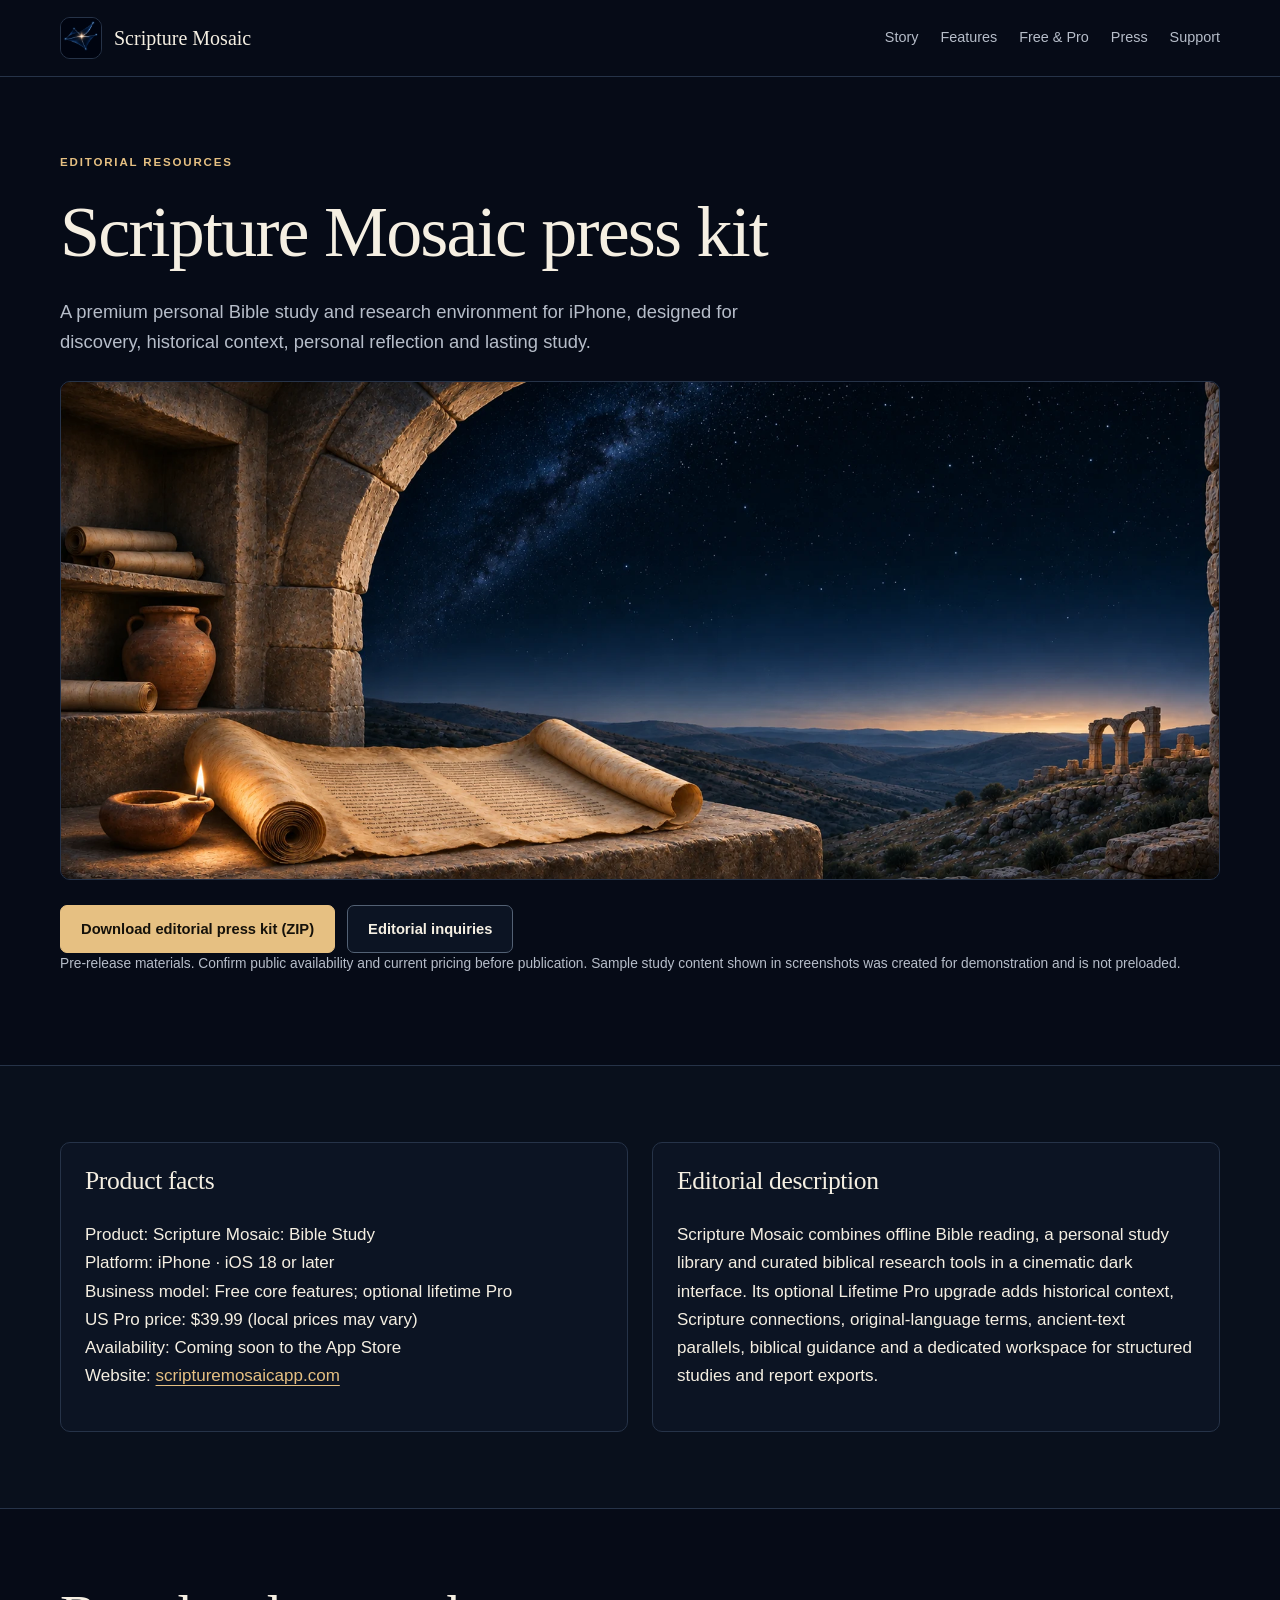
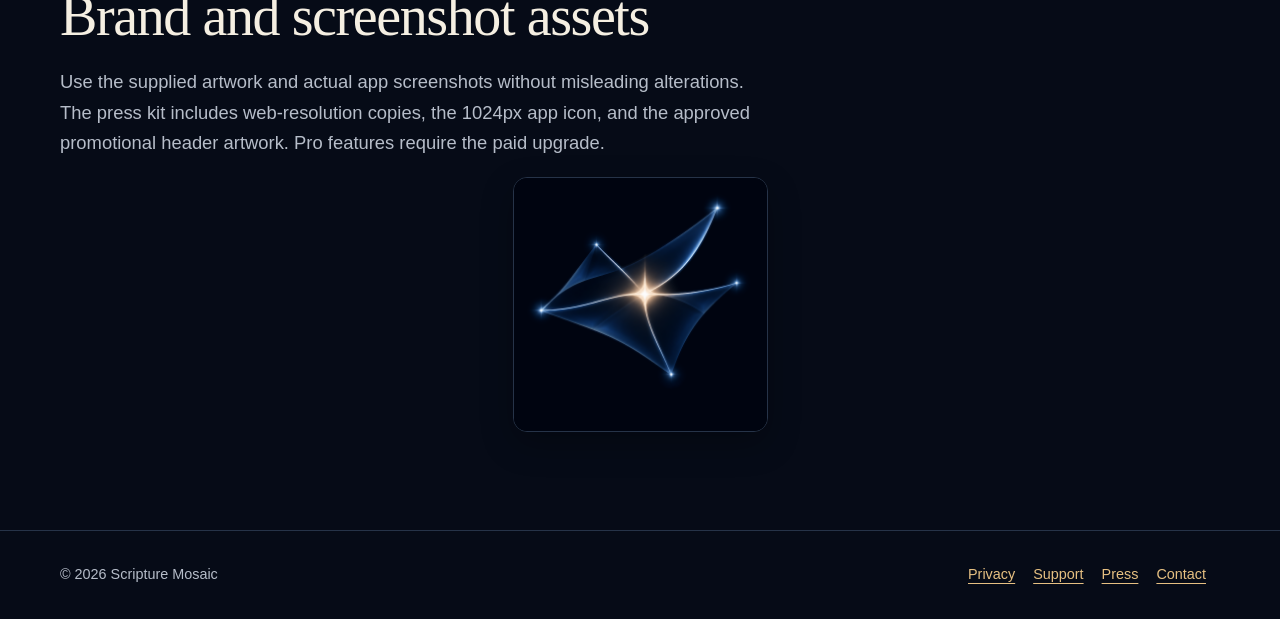
==== press/index.html @ 7f6dd813 "Launch cinematic Scripture Mosaic marketing website" ====
<!doctype html>
<html lang="en">
<head>
  <meta charset="utf-8">
  <meta name="viewport" content="width=device-width,initial-scale=1">
  <title>Press Kit | Scripture Mosaic: Bible Study</title>
  <meta name="description" content="Editorial information, brand artwork and actual app screenshots for Scripture Mosaic, an offline Bible study and research app for iPhone.">
  <link rel="canonical" href="https://scripturemosaicapp.com/press/">
  <meta property="og:type" content="website">
  <meta property="og:title" content="Press Kit | Scripture Mosaic: Bible Study">
  <meta property="og:description" content="Editorial information, brand artwork and actual app screenshots for Scripture Mosaic, an offline Bible study and research app for iPhone.">
  <meta property="og:url" content="https://scripturemosaicapp.com/press/">
  <meta property="og:image" content="https://scripturemosaicapp.com/marketing-assets/social-preview.jpg">
  <meta name="twitter:card" content="summary_large_image">
  <meta name="theme-color" content="#060b17">
  <link rel="icon" type="image/png" href="/marketing-assets/app-icon.png">
  <link rel="stylesheet" href="/marketing.css">
</head>
<body>
  <a class="skip" href="#main">Skip to content</a>
  <header>
    <nav class="wrap" aria-label="Main navigation">
      <a class="brand" href="/"><img src="/marketing-assets/app-icon.png" width="42" height="42" alt="">Scripture Mosaic</a>
      <div class="navlinks">
        <a href="/#story">Story</a>
        <a href="/#features">Features</a>
        <a href="/#pro">Free &amp; Pro</a>
        <a href="/press/">Press</a>
        <a href="/support/">Support</a>
      </div>
    </nav>
  </header>

  <main id="main">
    <section class="section">
      <div class="wrap">
        <div class="eyebrow">Editorial resources</div>
        <h1 style="font-size:clamp(2.8rem,6vw,4.5rem)">Scripture Mosaic press kit</h1>
        <p class="lede">A premium personal Bible study and research environment for iPhone, designed for discovery, historical context, personal reflection and lasting study.</p>
        <img class="press-art" src="/marketing-assets/ancient-study.webp" alt="Ancient manuscript beside an oil lamp overlooking a midnight landscape">
        <div class="actions">
          <a class="btn" href="/marketing-assets/editorial-press-kit.zip" download>Download editorial press kit (ZIP)</a>
          <a class="btn secondary" href="mailto:support@scripturemosaicapp.com">Editorial inquiries</a>
        </div>
        <p class="small">Pre-release materials. Confirm public availability and current pricing before publication. Sample study content shown in screenshots was created for demonstration and is not preloaded.</p>
      </div>
    </section>

    <section class="section alt">
      <div class="wrap press-grid">
        <article>
          <h3>Product facts</h3>
          <p>Product: Scripture Mosaic: Bible Study<br>Platform: iPhone · iOS 18 or later<br>Business model: Free core features; optional lifetime Pro<br>US Pro price: $39.99 (local prices may vary)<br>Availability: Coming soon to the App Store<br>Website: <a href="https://scripturemosaicapp.com/">scripturemosaicapp.com</a></p>
        </article>
        <article>
          <h3>Editorial description</h3>
          <p>Scripture Mosaic combines offline Bible reading, a personal study library and curated biblical research tools in a cinematic dark interface. Its optional Lifetime Pro upgrade adds historical context, Scripture connections, original-language terms, ancient-text parallels, biblical guidance and a dedicated workspace for structured studies and report exports.</p>
        </article>
      </div>
    </section>

    <section class="section">
      <div class="wrap">
        <h2>Brand and screenshot assets</h2>
        <p class="lede">Use the supplied artwork and actual app screenshots without misleading alterations. The press kit includes web-resolution copies, the 1024px app icon, and the approved promotional header artwork. Pro features require the paid upgrade.</p>
        <a class="screen" href="/marketing-assets/app-icon.png"><img src="/marketing-assets/app-icon.png" alt="Scripture Mosaic Midnight Mosaic constellation icon" width="1024" height="1024"></a>
      </div>
    </section>
  </main>

  <footer>
    <div class="wrap footer">
      <span>© 2026 Scripture Mosaic</span>
      <div>
        <a href="/privacy/">Privacy</a>
        <a href="/support/">Support</a>
        <a href="/press/">Press</a>
        <a href="mailto:support@scripturemosaicapp.com">Contact</a>
      </div>
    </div>
  </footer>
</body>
</html>
---- marketing.css ----
@charset "UTF-8";
:root{color-scheme:dark;--bg:#060b17;--surface:#0c1423;--text:#f5efe2;--muted:#b6bdc9;--gold:#e6c082;--line:#263348;--max:1160px}*{box-sizing:border-box}html{scroll-behavior:smooth}body{margin:0;background:var(--bg);color:var(--text);font:17px/1.65 -apple-system,BlinkMacSystemFont,"Segoe UI",sans-serif}a{color:var(--gold);text-underline-offset:4px}a:focus-visible,summary:focus-visible{outline:3px solid var(--gold);outline-offset:5px}img{display:block;max-width:100%;height:auto}h1,h2,h3,p{margin-top:0}h1,h2,h3{font-family:Georgia,"Times New Roman",serif;font-weight:normal;line-height:1.12;letter-spacing:-.025em}h1{font-size:clamp(3rem,6.8vw,6rem);margin:20px 0 24px}h2{font-size:clamp(2.05rem,4.5vw,3.5rem);margin-bottom:20px}h3{font-size:1.6rem;letter-spacing:-.015em}p{margin-bottom:1em}.muted,.lede{color:var(--muted)}.lede{font-size:1.15rem;max-width:720px}.wrap{width:min(calc(100% - 48px),var(--max));margin:auto}.eyebrow{text-transform:uppercase;letter-spacing:.16em;font-size:.72rem;font-weight:650;color:var(--gold)}.skip{position:absolute;left:12px;top:-100px;z-index:5;background:#fff;color:#000;padding:12px}.skip:focus{top:12px}header{border-bottom:1px solid var(--line);background:#060b17}nav{min-height:76px;display:flex;gap:24px;align-items:center;justify-content:space-between;padding-block:10px}.brand{display:flex;align-items:center;gap:12px;text-decoration:none;color:var(--text);font:1.25rem Georgia,serif}.brand img{width:42px;height:42px;border-radius:10px;border:1px solid #263348}.navlinks{display:flex;gap:22px;align-items:center;flex-wrap:wrap}.navlinks a{font-size:.9rem;color:var(--muted);text-decoration:none}.navlinks a:hover{color:var(--text)}.hero{position:relative;isolation:isolate;overflow:hidden;border-bottom:1px solid var(--line);background:var(--bg)}.hero-art{position:absolute;inset:0;width:100%;height:100%;object-fit:cover;object-position:40% 60%;z-index:-2}.hero:after{content:"";position:absolute;inset:0;z-index:-1;background:linear-gradient(90deg,rgba(6,11,23,.91) 0%,rgba(6,11,23,.82) 35%,rgba(6,11,23,.24) 100%),linear-gradient(0deg,#060b17 0%,transparent 35%)}.hero-inner{min-height:650px;display:grid;grid-template-columns:1.2fr .65fr;gap:64px;align-items:center;padding-block:66px}.hero-copy{max-width:680px}.hero-copy p{font-size:1.2rem;color:#e1e3e8;max-width:550px}.hero-phone{width:min(100%,270px);justify-self:center;border:1px solid #384559;border-radius:28px;overflow:hidden;box-shadow:0 24px 80px #0009;background:#04070b}.hero-phone img{width:100%}.actions{display:flex;flex-wrap:wrap;gap:12px;align-items:center;margin-top:25px}.btn{display:inline-flex;align-items:center;justify-content:center;min-height:48px;border:1px solid var(--gold);border-radius:7px;background:var(--gold);color:#15110a;padding:10px 20px;text-decoration:none;font-weight:650;font-size:.92rem}.btn.secondary{background:#0c1423;color:var(--text);border-color:#536174}.small{font-size:.86rem;color:var(--muted)}.trust{display:flex;flex-wrap:wrap;gap:10px 26px;padding-top:20px;font-size:.87rem;color:#e1d7c5}.trust span:before{content:"◆";color:var(--gold);font-size:.65em;margin-right:9px}.section{padding-block:76px;border-bottom:1px solid var(--line)}.section.alt{background:#09101c}.intro{max-width:850px}.gallery{display:grid;grid-template-columns:repeat(3,minmax(0,1fr));gap:38px 30px;margin-top:36px}.feature{min-width:0}.screen{display:block;background:#03060c;border:1px solid #263348;border-radius:14px;overflow:hidden;max-width:255px;margin:0 auto 22px;box-shadow:0 12px 32px #0004}.screen img{width:100%}.tier{display:inline-block;color:var(--gold);font-size:.74rem;font-weight:700;text-transform:uppercase;letter-spacing:.12em;margin:0 0 8px}.tier.free{color:#b7cbdf}.feature p{font-size:.98rem;color:var(--muted)}.feature h3{margin-bottom:10px}.plans{display:grid;grid-template-columns:1fr 1fr;gap:24px;margin-top:30px}.plan{border:1px solid var(--line);border-radius:14px;padding:30px;background:var(--surface)}.plan.pro{border-color:#9d8051}.price{font-size:2.3rem;font-family:Georgia,serif;line-height:1.2;margin:12px 0}.plan ul{padding-left:1.25em;color:var(--muted)}.plan li+li{margin-top:8px}.two{display:grid;grid-template-columns:1fr 1fr;gap:40px;align-items:start}.faq{max-width:850px}.faq details{border-bottom:1px solid var(--line);padding:18px 0}.faq summary{cursor:pointer;font-weight:650}.faq details p{color:var(--muted);padding-top:10px;margin-bottom:0}footer{padding:32px 0;color:var(--muted);font-size:.9rem}.footer{display:flex;gap:18px;justify-content:space-between;flex-wrap:wrap}.footer a{margin-right:14px}.press-art{border-radius:10px;border:1px solid var(--line);margin:24px 0}.press-grid{display:grid;grid-template-columns:1fr 1fr;gap:24px}.press-grid article{background:var(--surface);border:1px solid var(--line);border-radius:10px;padding:24px}code{overflow-wrap:anywhere}.status{color:var(--gold);font-size:.9rem;margin-top:14px}.download-slot[hidden]{display:none}.download-slot img{height:48px;width:auto}.screen:hover{border-color:#af9263}@media(max-width:800px){.hero-inner{grid-template-columns:1fr 220px;gap:26px;min-height:570px}.gallery{grid-template-columns:repeat(2,minmax(0,1fr));gap:30px 22px}.hero:after{background:linear-gradient(90deg,rgba(6,11,23,.94),rgba(6,11,23,.55)),linear-gradient(0deg,#060b17,transparent 40%)}.section{padding-block:54px}}@media(max-width:560px){.wrap{width:calc(100% - 32px)}nav{align-items:flex-start;flex-direction:column;gap:7px;padding-block:12px}.navlinks{gap:14px}.hero-inner{grid-template-columns:1fr;gap:28px;padding-block:48px;min-height:0}.hero-phone{width:200px}.hero-art{object-position:35% center}.hero-copy p{font-size:1.05rem}.hero:after{background:linear-gradient(180deg,rgba(6,11,23,.73),rgba(6,11,23,.92) 53%,#060b17 100%)}.gallery{grid-template-columns:repeat(2,minmax(0,1fr));gap:26px 14px}.feature h3{font-size:1.22rem}.feature p{font-size:.88rem;line-height:1.55}.screen{border-radius:9px;margin-bottom:14px}.plans,.two,.press-grid{grid-template-columns:1fr}.plan{padding:22px}.section{padding-block:42px}.trust{gap:8px 15px}}@media(prefers-reduced-motion:reduce){html{scroll-behavior:auto}}
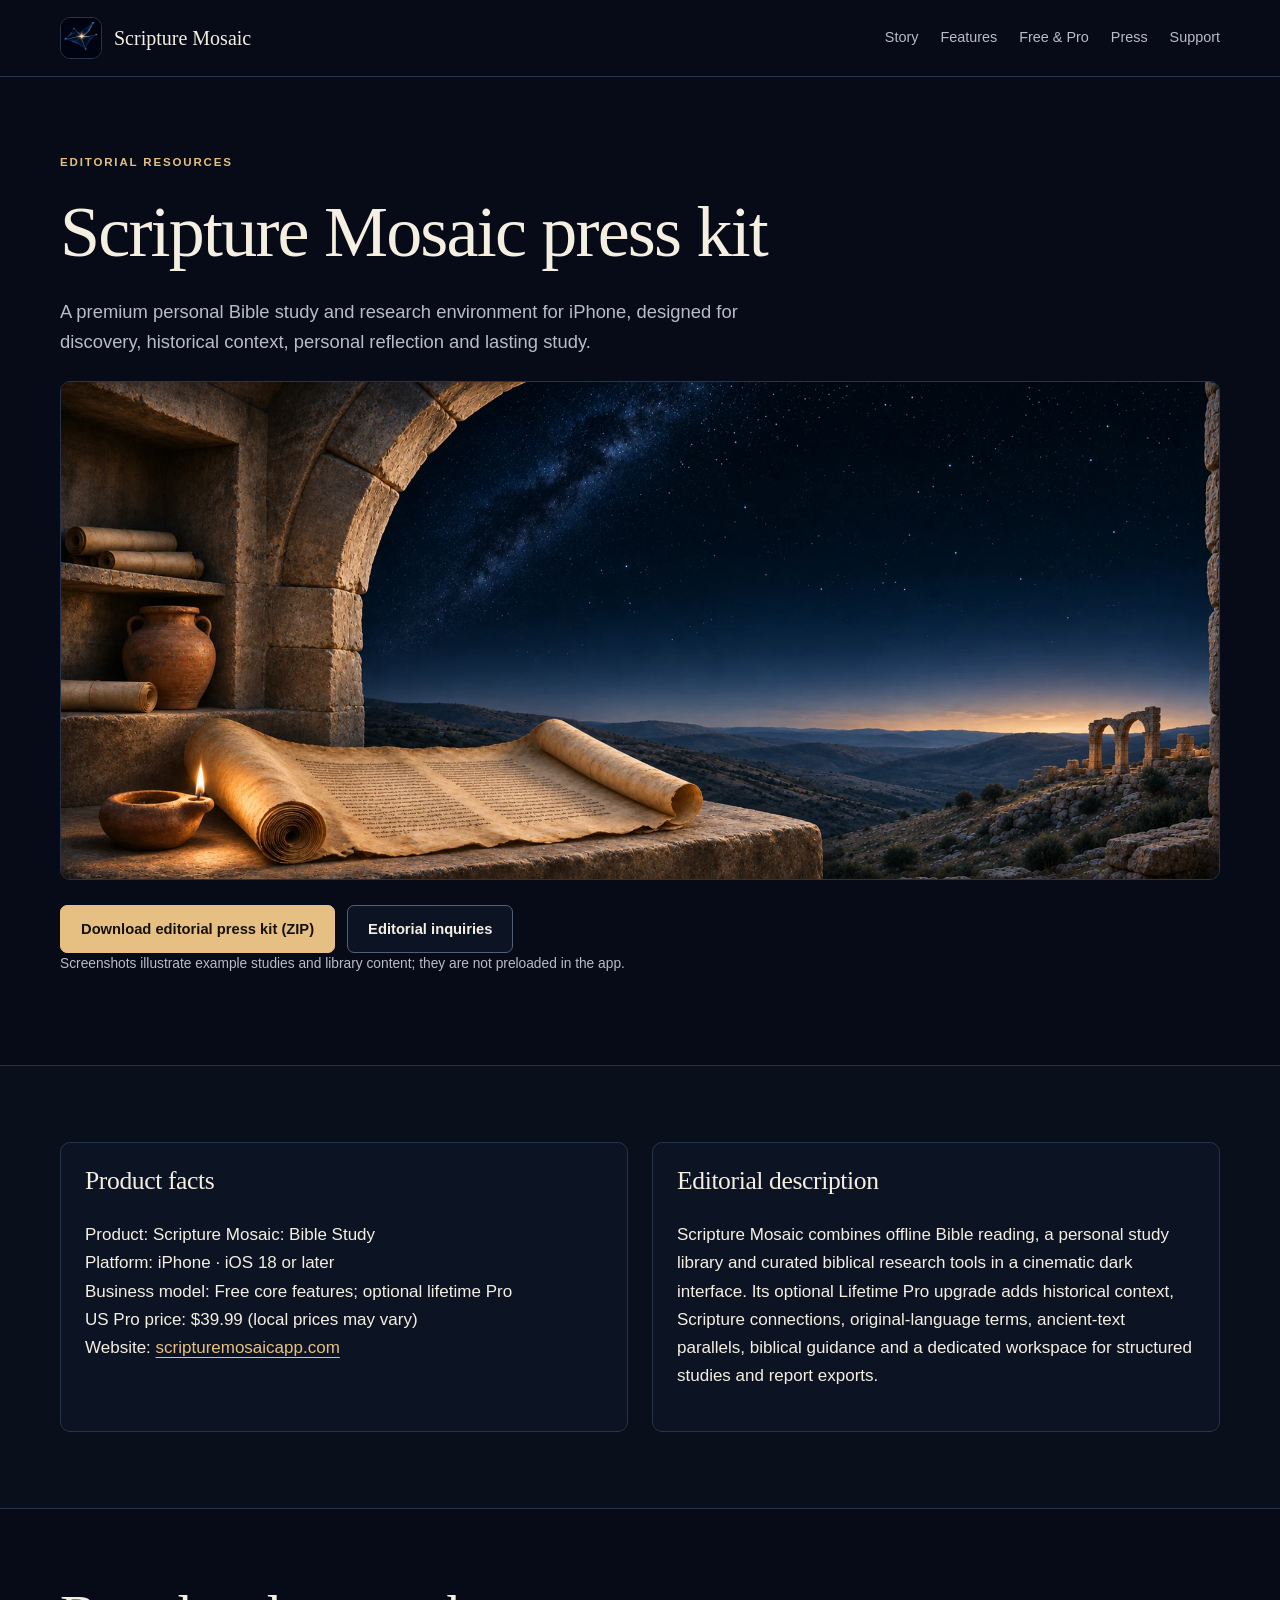
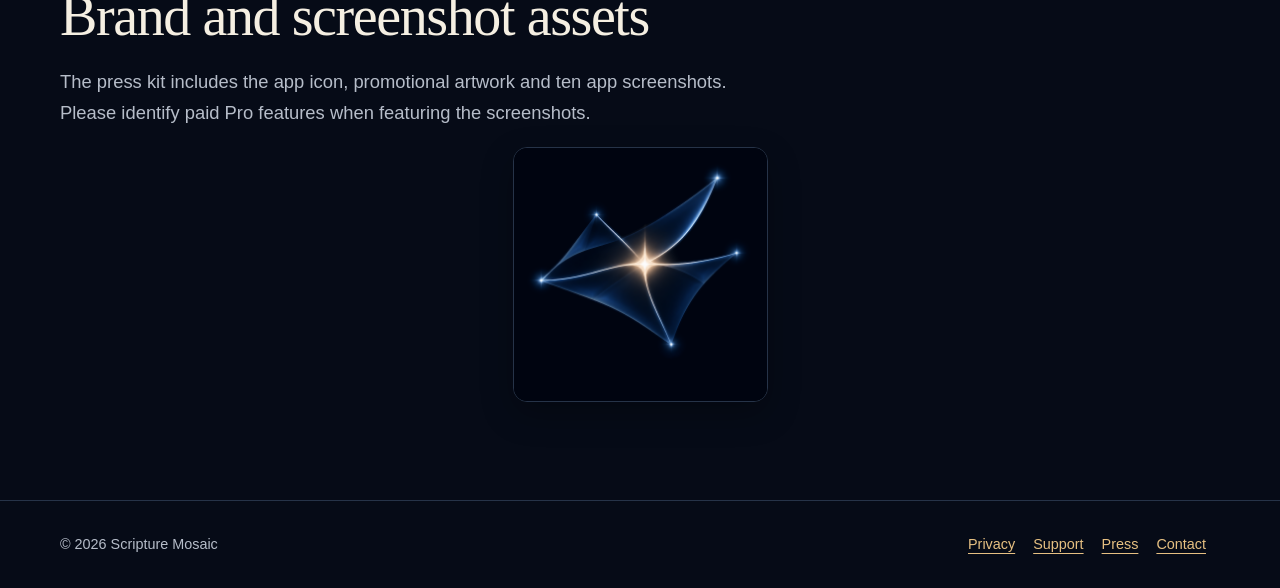
==== commit eed135d8: "Refine website editorial content and unify brand styling" ====
--- a/press/index.html
+++ b/press/index.html
@@ -42,7 +42,7 @@
           <a class="btn" href="/marketing-assets/editorial-press-kit.zip" download>Download editorial press kit (ZIP)</a>
           <a class="btn secondary" href="mailto:support@scripturemosaicapp.com">Editorial inquiries</a>
         </div>
-        <p class="small">Pre-release materials. Confirm public availability and current pricing before publication. Sample study content shown in screenshots was created for demonstration and is not preloaded.</p>
+        <p class="small">Screenshots illustrate example studies and library content; they are not preloaded in the app.</p>
       </div>
     </section>
 
@@ -50,7 +50,7 @@
       <div class="wrap press-grid">
         <article>
           <h3>Product facts</h3>
-          <p>Product: Scripture Mosaic: Bible Study<br>Platform: iPhone · iOS 18 or later<br>Business model: Free core features; optional lifetime Pro<br>US Pro price: $39.99 (local prices may vary)<br>Availability: Coming soon to the App Store<br>Website: <a href="https://scripturemosaicapp.com/">scripturemosaicapp.com</a></p>
+          <p>Product: Scripture Mosaic: Bible Study<br>Platform: iPhone · iOS 18 or later<br>Business model: Free core features; optional lifetime Pro<br>US Pro price: $39.99 (local prices may vary)<br>Website: <a href="https://scripturemosaicapp.com/">scripturemosaicapp.com</a></p>
         </article>
         <article>
           <h3>Editorial description</h3>
@@ -62,7 +62,7 @@
     <section class="section">
       <div class="wrap">
         <h2>Brand and screenshot assets</h2>
-        <p class="lede">Use the supplied artwork and actual app screenshots without misleading alterations. The press kit includes web-resolution copies, the 1024px app icon, and the approved promotional header artwork. Pro features require the paid upgrade.</p>
+        <p class="lede">The press kit includes the app icon, promotional artwork and ten app screenshots. Please identify paid Pro features when featuring the screenshots.</p>
         <a class="screen" href="/marketing-assets/app-icon.png"><img src="/marketing-assets/app-icon.png" alt="Scripture Mosaic Midnight Mosaic constellation icon" width="1024" height="1024"></a>
       </div>
     </section>
--- a/marketing.css
+++ b/marketing.css
@@ -1,2 +1,21 @@
 @charset "UTF-8";
-:root{color-scheme:dark;--bg:#060b17;--surface:#0c1423;--text:#f5efe2;--muted:#b6bdc9;--gold:#e6c082;--line:#263348;--max:1160px}*{box-sizing:border-box}html{scroll-behavior:smooth}body{margin:0;background:var(--bg);color:var(--text);font:17px/1.65 -apple-system,BlinkMacSystemFont,"Segoe UI",sans-serif}a{color:var(--gold);text-underline-offset:4px}a:focus-visible,summary:focus-visible{outline:3px solid var(--gold);outline-offset:5px}img{display:block;max-width:100%;height:auto}h1,h2,h3,p{margin-top:0}h1,h2,h3{font-family:Georgia,"Times New Roman",serif;font-weight:normal;line-height:1.12;letter-spacing:-.025em}h1{font-size:clamp(3rem,6.8vw,6rem);margin:20px 0 24px}h2{font-size:clamp(2.05rem,4.5vw,3.5rem);margin-bottom:20px}h3{font-size:1.6rem;letter-spacing:-.015em}p{margin-bottom:1em}.muted,.lede{color:var(--muted)}.lede{font-size:1.15rem;max-width:720px}.wrap{width:min(calc(100% - 48px),var(--max));margin:auto}.eyebrow{text-transform:uppercase;letter-spacing:.16em;font-size:.72rem;font-weight:650;color:var(--gold)}.skip{position:absolute;left:12px;top:-100px;z-index:5;background:#fff;color:#000;padding:12px}.skip:focus{top:12px}header{border-bottom:1px solid var(--line);background:#060b17}nav{min-height:76px;display:flex;gap:24px;align-items:center;justify-content:space-between;padding-block:10px}.brand{display:flex;align-items:center;gap:12px;text-decoration:none;color:var(--text);font:1.25rem Georgia,serif}.brand img{width:42px;height:42px;border-radius:10px;border:1px solid #263348}.navlinks{display:flex;gap:22px;align-items:center;flex-wrap:wrap}.navlinks a{font-size:.9rem;color:var(--muted);text-decoration:none}.navlinks a:hover{color:var(--text)}.hero{position:relative;isolation:isolate;overflow:hidden;border-bottom:1px solid var(--line);background:var(--bg)}.hero-art{position:absolute;inset:0;width:100%;height:100%;object-fit:cover;object-position:40% 60%;z-index:-2}.hero:after{content:"";position:absolute;inset:0;z-index:-1;background:linear-gradient(90deg,rgba(6,11,23,.91) 0%,rgba(6,11,23,.82) 35%,rgba(6,11,23,.24) 100%),linear-gradient(0deg,#060b17 0%,transparent 35%)}.hero-inner{min-height:650px;display:grid;grid-template-columns:1.2fr .65fr;gap:64px;align-items:center;padding-block:66px}.hero-copy{max-width:680px}.hero-copy p{font-size:1.2rem;color:#e1e3e8;max-width:550px}.hero-phone{width:min(100%,270px);justify-self:center;border:1px solid #384559;border-radius:28px;overflow:hidden;box-shadow:0 24px 80px #0009;background:#04070b}.hero-phone img{width:100%}.actions{display:flex;flex-wrap:wrap;gap:12px;align-items:center;margin-top:25px}.btn{display:inline-flex;align-items:center;justify-content:center;min-height:48px;border:1px solid var(--gold);border-radius:7px;background:var(--gold);color:#15110a;padding:10px 20px;text-decoration:none;font-weight:650;font-size:.92rem}.btn.secondary{background:#0c1423;color:var(--text);border-color:#536174}.small{font-size:.86rem;color:var(--muted)}.trust{display:flex;flex-wrap:wrap;gap:10px 26px;padding-top:20px;font-size:.87rem;color:#e1d7c5}.trust span:before{content:"◆";color:var(--gold);font-size:.65em;margin-right:9px}.section{padding-block:76px;border-bottom:1px solid var(--line)}.section.alt{background:#09101c}.intro{max-width:850px}.gallery{display:grid;grid-template-columns:repeat(3,minmax(0,1fr));gap:38px 30px;margin-top:36px}.feature{min-width:0}.screen{display:block;background:#03060c;border:1px solid #263348;border-radius:14px;overflow:hidden;max-width:255px;margin:0 auto 22px;box-shadow:0 12px 32px #0004}.screen img{width:100%}.tier{display:inline-block;color:var(--gold);font-size:.74rem;font-weight:700;text-transform:uppercase;letter-spacing:.12em;margin:0 0 8px}.tier.free{color:#b7cbdf}.feature p{font-size:.98rem;color:var(--muted)}.feature h3{margin-bottom:10px}.plans{display:grid;grid-template-columns:1fr 1fr;gap:24px;margin-top:30px}.plan{border:1px solid var(--line);border-radius:14px;padding:30px;background:var(--surface)}.plan.pro{border-color:#9d8051}.price{font-size:2.3rem;font-family:Georgia,serif;line-height:1.2;margin:12px 0}.plan ul{padding-left:1.25em;color:var(--muted)}.plan li+li{margin-top:8px}.two{display:grid;grid-template-columns:1fr 1fr;gap:40px;align-items:start}.faq{max-width:850px}.faq details{border-bottom:1px solid var(--line);padding:18px 0}.faq summary{cursor:pointer;font-weight:650}.faq details p{color:var(--muted);padding-top:10px;margin-bottom:0}footer{padding:32px 0;color:var(--muted);font-size:.9rem}.footer{display:flex;gap:18px;justify-content:space-between;flex-wrap:wrap}.footer a{margin-right:14px}.press-art{border-radius:10px;border:1px solid var(--line);margin:24px 0}.press-grid{display:grid;grid-template-columns:1fr 1fr;gap:24px}.press-grid article{background:var(--surface);border:1px solid var(--line);border-radius:10px;padding:24px}code{overflow-wrap:anywhere}.status{color:var(--gold);font-size:.9rem;margin-top:14px}.download-slot[hidden]{display:none}.download-slot img{height:48px;width:auto}.screen:hover{border-color:#af9263}@media(max-width:800px){.hero-inner{grid-template-columns:1fr 220px;gap:26px;min-height:570px}.gallery{grid-template-columns:repeat(2,minmax(0,1fr));gap:30px 22px}.hero:after{background:linear-gradient(90deg,rgba(6,11,23,.94),rgba(6,11,23,.55)),linear-gradient(0deg,#060b17,transparent 40%)}.section{padding-block:54px}}@media(max-width:560px){.wrap{width:calc(100% - 32px)}nav{align-items:flex-start;flex-direction:column;gap:7px;padding-block:12px}.navlinks{gap:14px}.hero-inner{grid-template-columns:1fr;gap:28px;padding-block:48px;min-height:0}.hero-phone{width:200px}.hero-art{object-position:35% center}.hero-copy p{font-size:1.05rem}.hero:after{background:linear-gradient(180deg,rgba(6,11,23,.73),rgba(6,11,23,.92) 53%,#060b17 100%)}.gallery{grid-template-columns:repeat(2,minmax(0,1fr));gap:26px 14px}.feature h3{font-size:1.22rem}.feature p{font-size:.88rem;line-height:1.55}.screen{border-radius:9px;margin-bottom:14px}.plans,.two,.press-grid{grid-template-columns:1fr}.plan{padding:22px}.section{padding-block:42px}.trust{gap:8px 15px}}@media(prefers-reduced-motion:reduce){html{scroll-behavior:auto}}+:root{color-scheme:dark;--bg:#060b17;--surface:#0c1423;--text:#f5efe2;--muted:#b6bdc9;--gold:#e6c082;--line:#263348;--max:1160px}*{box-sizing:border-box}html{scroll-behavior:smooth}body{margin:0;background:var(--bg);color:var(--text);font:17px/1.65 -apple-system,BlinkMacSystemFont,"Segoe UI",sans-serif}a{color:var(--gold);text-underline-offset:4px}a:focus-visible,summary:focus-visible{outline:3px solid var(--gold);outline-offset:5px}img{display:block;max-width:100%;height:auto}h1,h2,h3,p{margin-top:0}h1,h2,h3{font-family:Georgia,"Times New Roman",serif;font-weight:normal;line-height:1.12;letter-spacing:-.025em}h1{font-size:clamp(3rem,6.8vw,6rem);margin:20px 0 24px}h2{font-size:clamp(2.05rem,4.5vw,3.5rem);margin-bottom:20px}h3{font-size:1.6rem;letter-spacing:-.015em}p{margin-bottom:1em}.muted,.lede{color:var(--muted)}.lede{font-size:1.15rem;max-width:720px}.wrap{width:min(calc(100% - 48px),var(--max));margin:auto}.eyebrow{text-transform:uppercase;letter-spacing:.16em;font-size:.72rem;font-weight:650;color:var(--gold)}.skip{position:absolute;left:12px;top:-100px;z-index:5;background:#fff;color:#000;padding:12px}.skip:focus{top:12px}header{border-bottom:1px solid var(--line);background:#060b17}nav{min-height:76px;display:flex;gap:24px;align-items:center;justify-content:space-between;padding-block:10px}.brand{display:flex;align-items:center;gap:12px;text-decoration:none;color:var(--text);font:1.25rem Georgia,serif}.brand img{width:42px;height:42px;border-radius:10px;border:1px solid #263348}.navlinks{display:flex;gap:22px;align-items:center;flex-wrap:wrap}.navlinks a{font-size:.9rem;color:var(--muted);text-decoration:none}.navlinks a:hover{color:var(--text)}.hero{position:relative;isolation:isolate;overflow:hidden;border-bottom:1px solid var(--line);background:var(--bg)}.hero-art{position:absolute;inset:0;width:100%;height:100%;object-fit:cover;object-position:40% 60%;z-index:-2}.hero:after{content:"";position:absolute;inset:0;z-index:-1;background:linear-gradient(90deg,rgba(6,11,23,.91) 0%,rgba(6,11,23,.82) 35%,rgba(6,11,23,.24) 100%),linear-gradient(0deg,#060b17 0%,transparent 35%)}.hero-inner{min-height:650px;display:grid;grid-template-columns:1.2fr .65fr;gap:64px;align-items:center;padding-block:66px}.hero-copy{max-width:680px}.hero-copy p{font-size:1.2rem;color:#e1e3e8;max-width:550px}.hero-phone{width:min(100%,270px);justify-self:center;border:1px solid #384559;border-radius:28px;overflow:hidden;box-shadow:0 24px 80px #0009;background:#04070b}.hero-phone img{width:100%}.actions{display:flex;flex-wrap:wrap;gap:12px;align-items:center;margin-top:25px}.btn{display:inline-flex;align-items:center;justify-content:center;min-height:48px;border:1px solid var(--gold);border-radius:7px;background:var(--gold);color:#15110a;padding:10px 20px;text-decoration:none;font-weight:650;font-size:.92rem}.btn.secondary{background:#0c1423;color:var(--text);border-color:#536174}.small{font-size:.86rem;color:var(--muted)}.trust{display:flex;flex-wrap:wrap;gap:10px 26px;padding-top:20px;font-size:.87rem;color:#e1d7c5}.trust span:before{content:"◆";color:var(--gold);font-size:.65em;margin-right:9px}.section{padding-block:76px;border-bottom:1px solid var(--line)}.section.alt{background:#09101c}.intro{max-width:850px}.gallery{display:grid;grid-template-columns:repeat(3,minmax(0,1fr));gap:38px 30px;margin-top:36px}.feature{min-width:0}.screen{display:block;background:#03060c;border:1px solid #263348;border-radius:14px;overflow:hidden;max-width:255px;margin:0 auto 22px;box-shadow:0 12px 32px #0004}.screen img{width:100%}.tier{display:inline-block;color:var(--gold);font-size:.74rem;font-weight:700;text-transform:uppercase;letter-spacing:.12em;margin:0 0 8px}.tier.free{color:#b7cbdf}.feature p{font-size:.98rem;color:var(--muted)}.feature h3{margin-bottom:10px}.plans{display:grid;grid-template-columns:1fr 1fr;gap:24px;margin-top:30px}.plan{border:1px solid var(--line);border-radius:14px;padding:30px;background:var(--surface)}.plan.pro{border-color:#9d8051}.price{font-size:2.3rem;font-family:Georgia,serif;line-height:1.2;margin:12px 0}.plan ul{padding-left:1.25em;color:var(--muted)}.plan li+li{margin-top:8px}.two{display:grid;grid-template-columns:1fr 1fr;gap:40px;align-items:start}.faq{max-width:850px}.faq details{border-bottom:1px solid var(--line);padding:18px 0}.faq summary{cursor:pointer;font-weight:650}.faq details p{color:var(--muted);padding-top:10px;margin-bottom:0}footer{padding:32px 0;color:var(--muted);font-size:.9rem}.footer{display:flex;gap:18px;justify-content:space-between;flex-wrap:wrap}.footer a{margin-right:14px}.press-art{border-radius:10px;border:1px solid var(--line);margin:24px 0}.press-grid{display:grid;grid-template-columns:1fr 1fr;gap:24px}.press-grid article{background:var(--surface);border:1px solid var(--line);border-radius:10px;padding:24px}code{overflow-wrap:anywhere}.status{color:var(--gold);font-size:.9rem;margin-top:14px}.download-slot[hidden]{display:none}.download-slot img{height:48px;width:auto}.screen:hover{border-color:#af9263}@media(max-width:800px){.hero-inner{grid-template-columns:1fr 220px;gap:26px;min-height:570px}.gallery{grid-template-columns:repeat(2,minmax(0,1fr));gap:30px 22px}.hero:after{background:linear-gradient(90deg,rgba(6,11,23,.94),rgba(6,11,23,.55)),linear-gradient(0deg,#060b17,transparent 40%)}.section{padding-block:54px}}@media(max-width:560px){.wrap{width:calc(100% - 32px)}nav{align-items:flex-start;flex-direction:column;gap:7px;padding-block:12px}.navlinks{gap:14px}.hero-inner{grid-template-columns:1fr;gap:28px;padding-block:48px;min-height:0}.hero-phone{width:200px}.hero-art{object-position:35% center}.hero-copy p{font-size:1.05rem}.hero:after{background:linear-gradient(180deg,rgba(6,11,23,.73),rgba(6,11,23,.92) 53%,#060b17 100%)}.gallery{grid-template-columns:repeat(2,minmax(0,1fr));gap:26px 14px}.feature h3{font-size:1.22rem}.feature p{font-size:.88rem;line-height:1.55}.screen{border-radius:9px;margin-bottom:14px}.plans,.two,.press-grid{grid-template-columns:1fr}.plan{padding:22px}.section{padding-block:42px}.trust{gap:8px 15px}}@media(prefers-reduced-motion:reduce){html{scroll-behavior:auto}}
+
+/* Supporting pages share the marketing theme; existing policy and support copy retained. */
+.utility-page{min-height:100vh}
+.utility-page .page-head{padding-block:76px 40px}
+.utility-page .page-head h1{font-size:clamp(2.65rem,5.6vw,4.5rem);margin-block:18px 20px}
+.utility-page .buttons{display:flex;flex-wrap:wrap;gap:12px;margin-top:24px}
+.utility-page main>section{padding-block:56px;border-bottom:1px solid var(--line)}
+.utility-page .support{display:grid;grid-template-columns:repeat(2,minmax(0,1fr));gap:24px}
+.utility-page .card{min-width:0;padding:26px;border:1px solid var(--line);border-radius:14px;background:var(--surface)}
+.utility-page .card h3{margin-bottom:12px}
+.utility-page .card p{color:var(--muted);margin-bottom:0}
+.utility-page .band{background:#09101c;border-top:1px solid var(--line)}
+.utility-page .prose{max-width:850px;padding-bottom:76px;overflow-wrap:anywhere}
+.utility-page .prose h2{font-size:clamp(1.55rem,3vw,2rem);margin:38px 0 14px}
+.utility-page .prose p{color:var(--muted)}
+.utility-page .notice{border:1px solid #536174;background:var(--surface);border-radius:14px;padding:22px;color:var(--text)}
+.utility-page .email{overflow-wrap:anywhere}
+.utility-page footer{border-top:1px solid var(--line)}
+@media(max-width:560px){.utility-page .page-head{padding-block:44px 24px}.utility-page main>section{padding-block:32px}.utility-page .support{grid-template-columns:1fr;gap:16px}.utility-page .card{padding:20px}.utility-page .prose{padding-bottom:42px}}
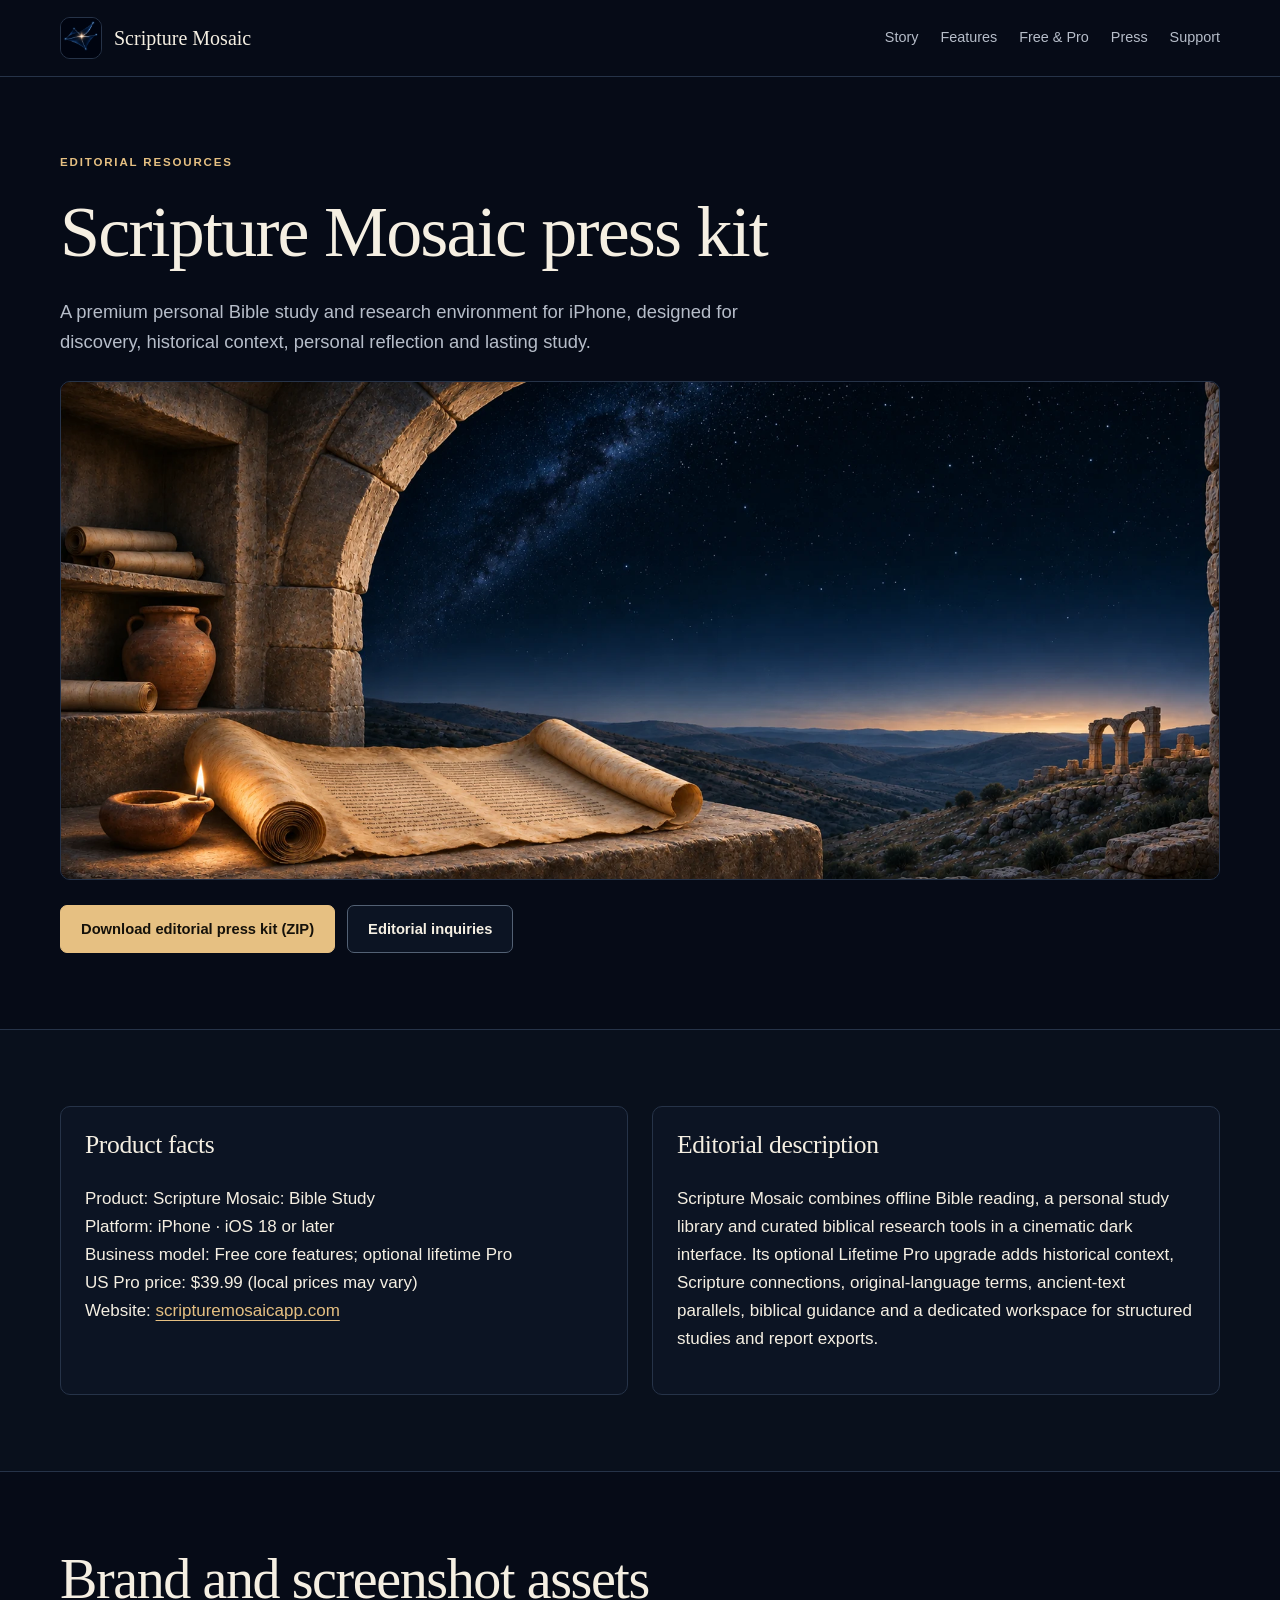
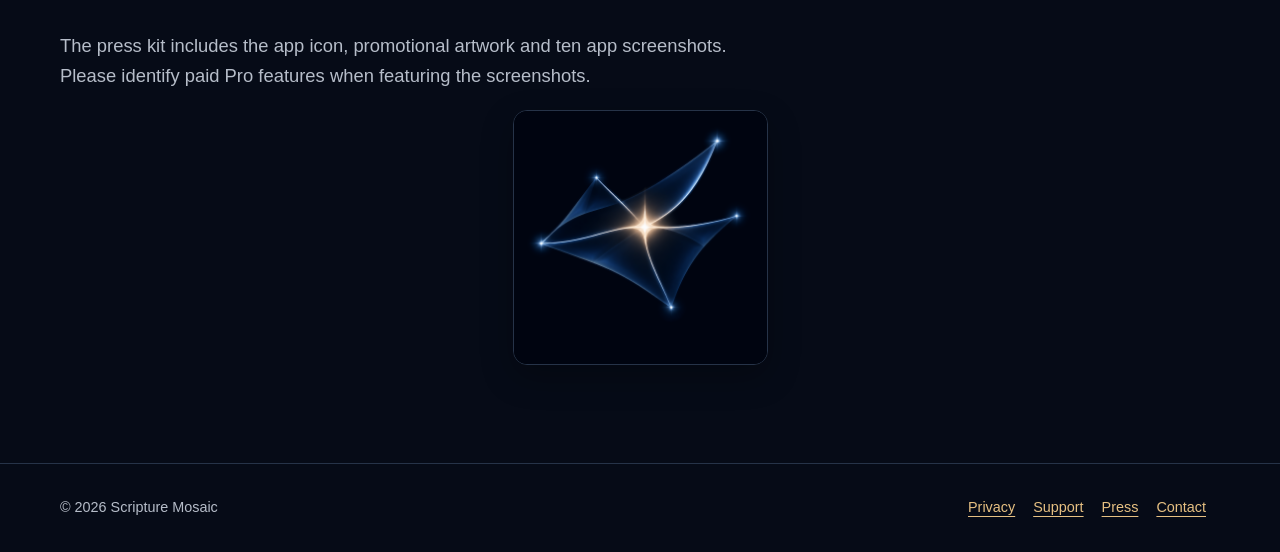
==== commit c11672b9: "Remove unnecessary website editorial text" ====
--- a/press/index.html
+++ b/press/index.html
@@ -42,7 +42,6 @@
           <a class="btn" href="/marketing-assets/editorial-press-kit.zip" download>Download editorial press kit (ZIP)</a>
           <a class="btn secondary" href="mailto:support@scripturemosaicapp.com">Editorial inquiries</a>
         </div>
-        <p class="small">Screenshots illustrate example studies and library content; they are not preloaded in the app.</p>
       </div>
     </section>
 
